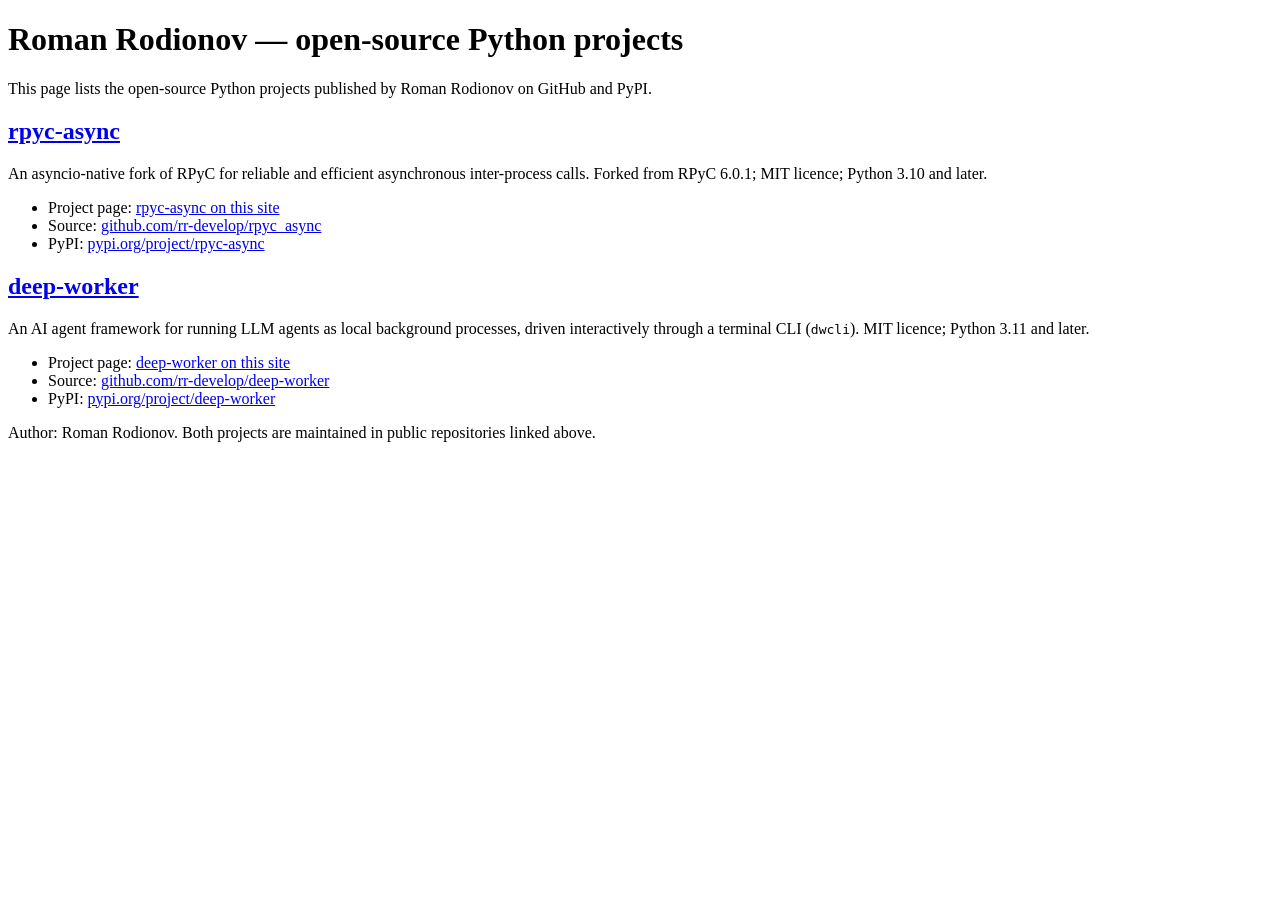
==== index.html @ ebce2203 "Publish homepage from promotion/site Static pages for rr-develop: index, rpyc-async, deep-worker, si" ====
<!DOCTYPE html>
<html lang="en">
<head>
  <meta charset="utf-8">
  <meta name="viewport" content="width=device-width, initial-scale=1">
  <title>Roman Rodionov — open-source Python projects</title>
  <meta name="description" content="Open-source Python projects by Roman Rodionov: rpyc-async, an asyncio-native fork of RPyC, and deep-worker, an AI agent framework driven from a terminal.">
  <link rel="canonical" href="https://rr-develop.github.io/">
  <!-- Search Console verification: replace REPLACE_WITH_GOOGLE_TOKEN with the token Google issues. Do not publish before verification. -->
  <meta name="google-site-verification" content="REPLACE_WITH_GOOGLE_TOKEN">
  <!-- Bing Webmaster verification: replace REPLACE_WITH_BING_TOKEN with the token Bing issues. -->
  <meta name="msvalidate.01" content="REPLACE_WITH_BING_TOKEN">
</head>
<body>
  <main>
    <h1>Roman Rodionov — open-source Python projects</h1>
    <p>This page lists the open-source Python projects published by Roman Rodionov on GitHub and PyPI.</p>

    <h2><a href="rpyc-async/">rpyc-async</a></h2>
    <p>An asyncio-native fork of RPyC for reliable and efficient asynchronous inter-process calls. Forked from RPyC 6.0.1; MIT licence; Python 3.10 and later.</p>
    <ul>
      <li>Project page: <a href="rpyc-async/">rpyc-async on this site</a></li>
      <li>Source: <a href="https://github.com/rr-develop/rpyc_async">github.com/rr-develop/rpyc_async</a></li>
      <li>PyPI: <a href="https://pypi.org/project/rpyc-async/">pypi.org/project/rpyc-async</a></li>
    </ul>

    <h2><a href="deep-worker/">deep-worker</a></h2>
    <p>An AI agent framework for running LLM agents as local background processes, driven interactively through a terminal CLI (<code>dwcli</code>). MIT licence; Python 3.11 and later.</p>
    <ul>
      <li>Project page: <a href="deep-worker/">deep-worker on this site</a></li>
      <li>Source: <a href="https://github.com/rr-develop/deep-worker">github.com/rr-develop/deep-worker</a></li>
      <li>PyPI: <a href="https://pypi.org/project/deep-worker/">pypi.org/project/deep-worker</a></li>
    </ul>

    <p>Author: Roman Rodionov. Both projects are maintained in public repositories linked above.</p>
  </main>
</body>
</html>
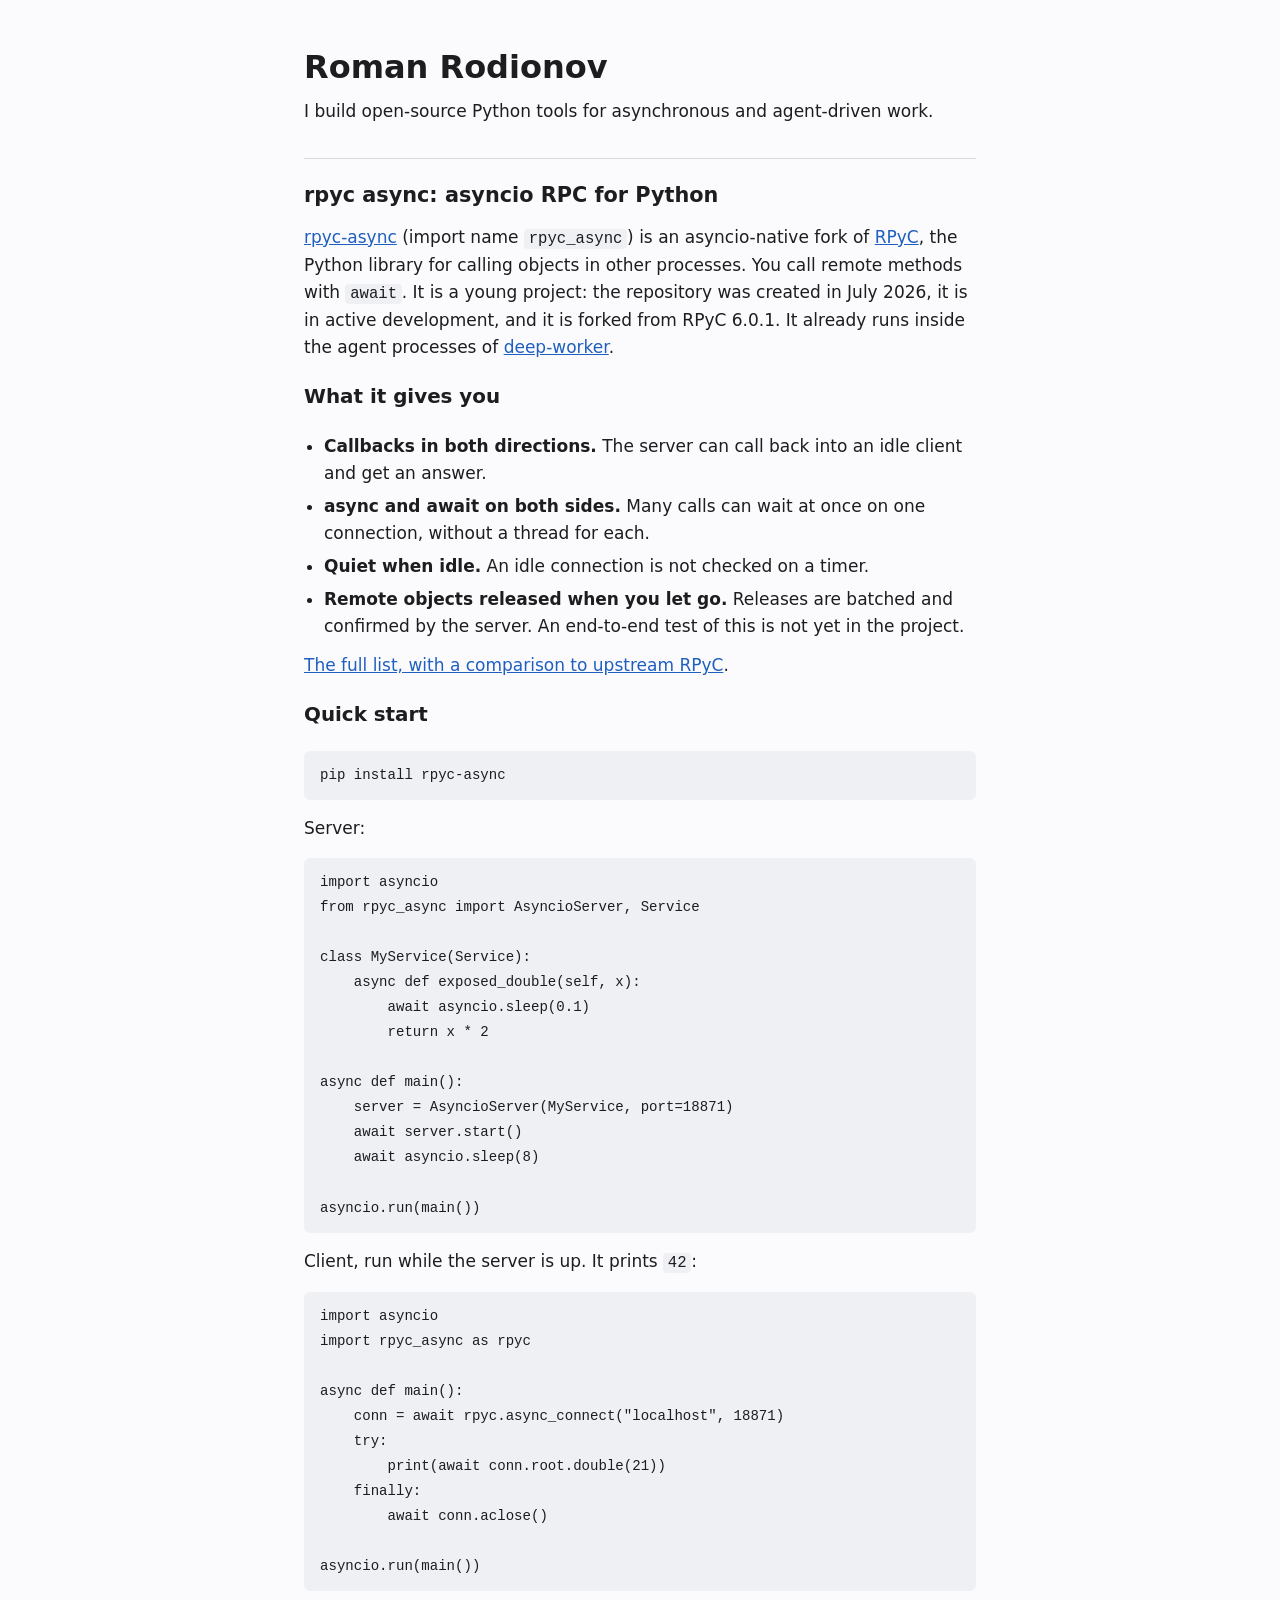
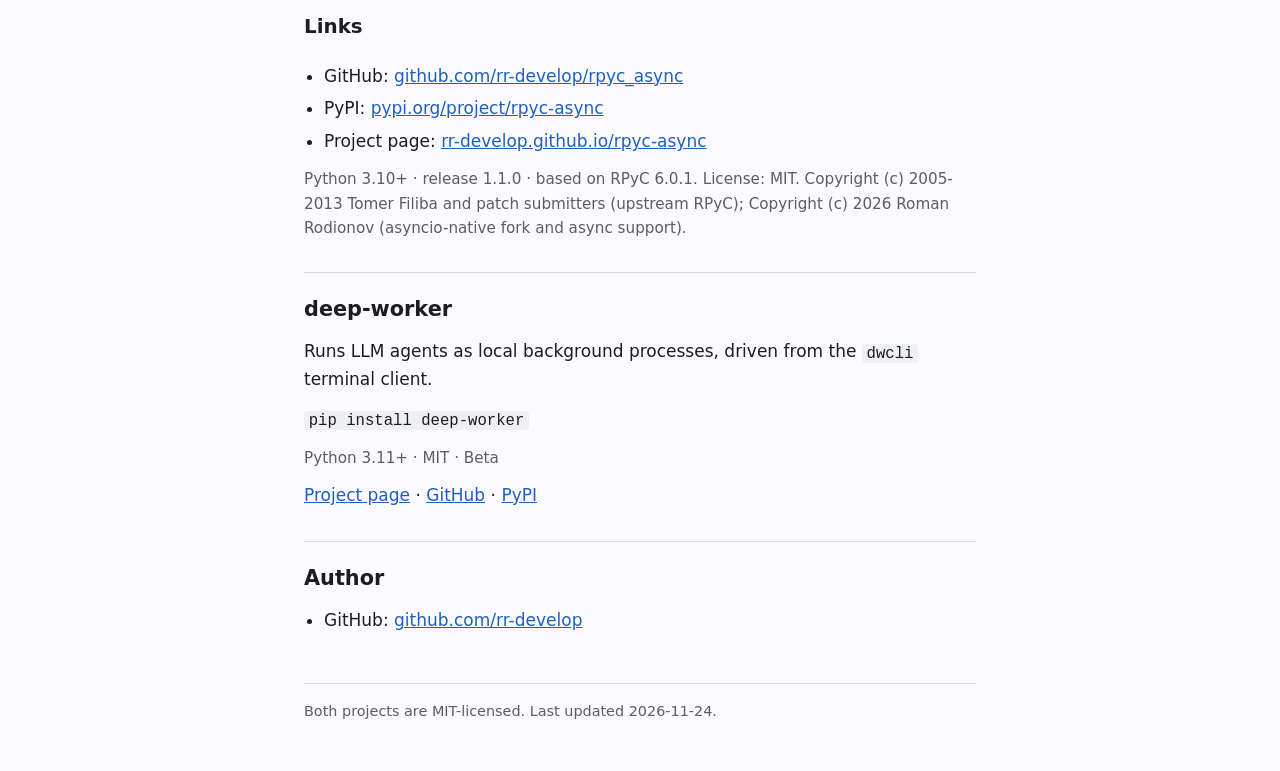
==== commit 2ff4c54a: "Publish homepage with rpyc async content and SEO basics Copied from promotion/site (source of truth)" ====
--- a/index.html
+++ b/index.html
@@ -3,36 +3,106 @@
 <head>
   <meta charset="utf-8">
   <meta name="viewport" content="width=device-width, initial-scale=1">
-  <title>Roman Rodionov — open-source Python projects</title>
-  <meta name="description" content="Open-source Python projects by Roman Rodionov: rpyc-async, an asyncio-native fork of RPyC, and deep-worker, an AI agent framework driven from a terminal.">
+  <title>rpyc async: asyncio RPC for Python · Roman Rodionov</title>
+  <meta name="description" content="rpyc async (import name rpyc_async): asyncio RPC for Python. await calls between processes, with callbacks that work in both directions. pip install rpyc-async. MIT.">
   <link rel="canonical" href="https://rr-develop.github.io/">
-  <!-- Search Console verification: replace REPLACE_WITH_GOOGLE_TOKEN with the token Google issues. Do not publish before verification. -->
-  <meta name="google-site-verification" content="REPLACE_WITH_GOOGLE_TOKEN">
-  <!-- Bing Webmaster verification: replace REPLACE_WITH_BING_TOKEN with the token Bing issues. -->
-  <meta name="msvalidate.01" content="REPLACE_WITH_BING_TOKEN">
+  <link rel="icon" href="favicon.svg" type="image/svg+xml">
+  <link rel="stylesheet" href="style.css">
+  <meta property="og:type" content="website">
+  <meta property="og:site_name" content="Roman Rodionov">
+  <meta property="og:title" content="rpyc async: asyncio RPC for Python">
+  <meta property="og:description" content="rpyc async (rpyc_async): await calls between Python processes, with callbacks in both directions. Also deep-worker.">
+  <meta property="og:url" content="https://rr-develop.github.io/">
+  <meta property="og:image" content="https://rr-develop.github.io/og-image.png">
+  <meta name="twitter:card" content="summary_large_image">
+  <meta name="twitter:image" content="https://rr-develop.github.io/og-image.png">
+  <script type="application/ld+json">
+  {
+    "@context": "https://schema.org",
+    "@type": "Person",
+    "name": "Roman Rodionov",
+    "url": "https://rr-develop.github.io/",
+    "sameAs": ["https://github.com/rr-develop"]
+  }
+  </script>
 </head>
 <body>
   <main>
-    <h1>Roman Rodionov — open-source Python projects</h1>
-    <p>This page lists the open-source Python projects published by Roman Rodionov on GitHub and PyPI.</p>
+    <h1>Roman Rodionov</h1>
+    <p>I build open-source Python tools for asynchronous and agent-driven work.</p>
 
-    <h2><a href="rpyc-async/">rpyc-async</a></h2>
-    <p>An asyncio-native fork of RPyC for reliable and efficient asynchronous inter-process calls. Forked from RPyC 6.0.1; MIT licence; Python 3.10 and later.</p>
+    <h2 id="rpyc-async">rpyc async: asyncio RPC for Python</h2>
+    <p><a href="rpyc-async/">rpyc-async</a> (import name <code>rpyc_async</code>) is an asyncio-native fork of <a href="https://github.com/tomerfiliba-org/rpyc">RPyC</a>, the Python library for calling objects in other processes. You call remote methods with <code>await</code>. It is a young project: the repository was created in July 2026, it is in active development, and it is forked from RPyC 6.0.1. It already runs inside the agent processes of <a href="deep-worker/">deep-worker</a>.</p>
+
+    <h3>What it gives you</h3>
     <ul>
-      <li>Project page: <a href="rpyc-async/">rpyc-async on this site</a></li>
-      <li>Source: <a href="https://github.com/rr-develop/rpyc_async">github.com/rr-develop/rpyc_async</a></li>
+      <li><strong>Callbacks in both directions.</strong> The server can call back into an idle client and get an answer.</li>
+      <li><strong>async and await on both sides.</strong> Many calls can wait at once on one connection, without a thread for each.</li>
+      <li><strong>Quiet when idle.</strong> An idle connection is not checked on a timer.</li>
+      <li><strong>Remote objects released when you let go.</strong> Releases are batched and confirmed by the server. An end-to-end test of this is not yet in the project.</li>
+    </ul>
+    <p><a href="rpyc-async/">The full list, with a comparison to upstream RPyC</a>.</p>
+
+    <h3>Quick start</h3>
+    <pre><code>pip install rpyc-async</code></pre>
+    <p>Server:</p>
+    <pre><code>import asyncio
+from rpyc_async import AsyncioServer, Service
+
+class MyService(Service):
+    async def exposed_double(self, x):
+        await asyncio.sleep(0.1)
+        return x * 2
+
+async def main():
+    server = AsyncioServer(MyService, port=18871)
+    await server.start()
+    await asyncio.sleep(8)
+
+asyncio.run(main())</code></pre>
+    <p>Client, run while the server is up. It prints <code>42</code>:</p>
+    <pre><code>import asyncio
+import rpyc_async as rpyc
+
+async def main():
+    conn = await rpyc.async_connect("localhost", 18871)
+    try:
+        print(await conn.root.double(21))
+    finally:
+        await conn.aclose()
+
+asyncio.run(main())</code></pre>
+
+    <h3>Links</h3>
+    <ul>
+      <li>GitHub: <a href="https://github.com/rr-develop/rpyc_async">github.com/rr-develop/rpyc_async</a></li>
       <li>PyPI: <a href="https://pypi.org/project/rpyc-async/">pypi.org/project/rpyc-async</a></li>
+      <li>Project page: <a href="rpyc-async/">rr-develop.github.io/rpyc-async</a></li>
+    </ul>
+    <p class="meta">Python 3.10+ · release 1.1.0 · based on RPyC 6.0.1.
+      License: MIT. Copyright (c) 2005-2013 Tomer Filiba and patch submitters (upstream RPyC); Copyright (c) 2026 Roman Rodionov (asyncio-native fork and async support).</p>
+
+    <h2>deep-worker</h2>
+    <p>Runs LLM agents as local background processes, driven from the <code>dwcli</code> terminal client.</p>
+    <p><code>pip install deep-worker</code></p>
+    <p class="meta">Python 3.11+ · MIT · Beta</p>
+    <p>
+      <a href="deep-worker/">Project page</a> ·
+      <a href="https://github.com/rr-develop/deep-worker">GitHub</a> ·
+      <a href="https://pypi.org/project/deep-worker/">PyPI</a>
+    </p>
+
+    <h2>Author</h2>
+    <ul>
+      <li>GitHub: <a href="https://github.com/rr-develop">github.com/rr-develop</a></li>
+      <!-- LinkedIn: hidden until Roman provides the URL. When he does, add:
+           <li>LinkedIn: <a href="URL">linkedin.com/in/...</a></li>
+           and add the same URL to "sameAs" in the Person JSON-LD above. -->
     </ul>
 
-    <h2><a href="deep-worker/">deep-worker</a></h2>
-    <p>An AI agent framework for running LLM agents as local background processes, driven interactively through a terminal CLI (<code>dwcli</code>). MIT licence; Python 3.11 and later.</p>
-    <ul>
-      <li>Project page: <a href="deep-worker/">deep-worker on this site</a></li>
-      <li>Source: <a href="https://github.com/rr-develop/deep-worker">github.com/rr-develop/deep-worker</a></li>
-      <li>PyPI: <a href="https://pypi.org/project/deep-worker/">pypi.org/project/deep-worker</a></li>
-    </ul>
-
-    <p>Author: Roman Rodionov. Both projects are maintained in public repositories linked above.</p>
+    <footer>
+      Both projects are MIT-licensed. Last updated 2026-11-24.
+    </footer>
   </main>
 </body>
 </html>
--- a/style.css
+++ b/style.css
@@ -0,0 +1,79 @@
+:root {
+  color-scheme: light dark;
+  --fg: #1d1d1f;
+  --muted: #5c5c63;
+  --bg: #fbfbfd;
+  --accent: #1f5fbf;
+  --code-bg: #eef0f4;
+  --rule: #d6d8de;
+}
+
+@media (prefers-color-scheme: dark) {
+  :root {
+    --fg: #e8e8ed;
+    --muted: #a1a1aa;
+    --bg: #161619;
+    --accent: #7fb0ff;
+    --code-bg: #24242a;
+    --rule: #3a3a42;
+  }
+}
+
+* { box-sizing: border-box; }
+
+body {
+  margin: 0;
+  padding: 2.5rem 1.25rem 3rem;
+  background: var(--bg);
+  color: var(--fg);
+  font-family: system-ui, -apple-system, "Segoe UI", Roboto, "Helvetica Neue", Arial, sans-serif;
+  font-size: 1.0625rem;
+  line-height: 1.6;
+}
+
+main {
+  max-width: 42rem;
+  margin: 0 auto;
+}
+
+h1 { font-size: 2rem; line-height: 1.2; margin: 0.5rem 0 0.75rem; }
+h2 { font-size: 1.3rem; margin: 2rem 0 0.5rem; border-top: 1px solid var(--rule); padding-top: 1.25rem; }
+p, ul, ol, table { margin: 0.75rem 0; }
+ul, ol { padding-left: 1.25rem; }
+li { margin: 0.35rem 0; }
+
+a { color: var(--accent); }
+
+code, pre {
+  font-family: ui-monospace, SFMono-Regular, Menlo, Consolas, "Liberation Mono", monospace;
+  font-size: 0.92em;
+}
+
+pre {
+  background: var(--code-bg);
+  padding: 0.75rem 1rem;
+  border-radius: 6px;
+  overflow-x: auto;
+  white-space: pre;
+}
+
+pre code { font-size: 0.9em; }
+
+code { background: var(--code-bg); padding: 0.05em 0.3em; border-radius: 4px; }
+pre code { background: none; padding: 0; }
+
+.caption { color: var(--muted); font-size: 0.92rem; margin-top: -0.25rem; }
+.meta { color: var(--muted); font-size: 0.95rem; }
+.back { font-size: 0.95rem; }
+
+table { border-collapse: collapse; width: 100%; font-size: 0.95rem; }
+th, td { text-align: left; vertical-align: top; padding: 0.5rem 0.6rem; border-bottom: 1px solid var(--rule); }
+th { font-weight: 600; }
+
+footer {
+  margin-top: 3rem;
+  padding-top: 1rem;
+  border-top: 1px solid var(--rule);
+  color: var(--muted);
+  font-size: 0.9rem;
+}
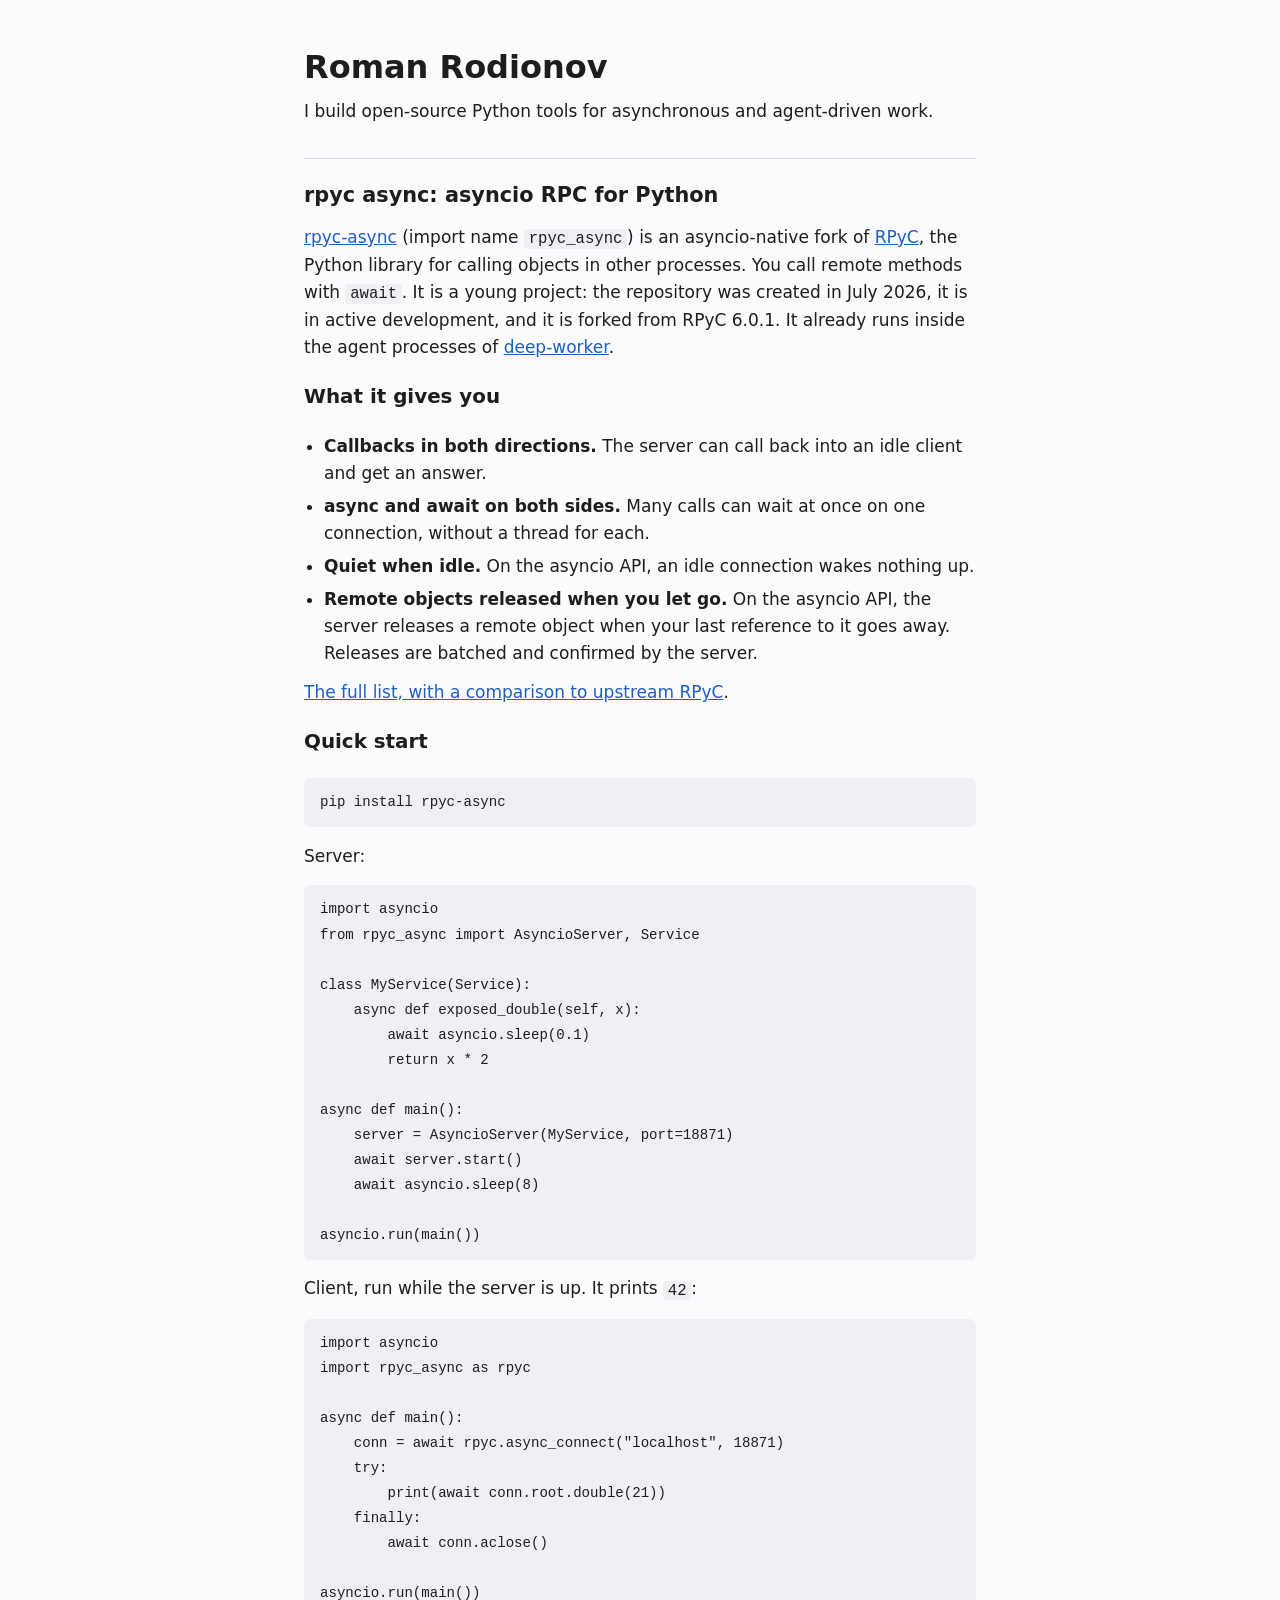
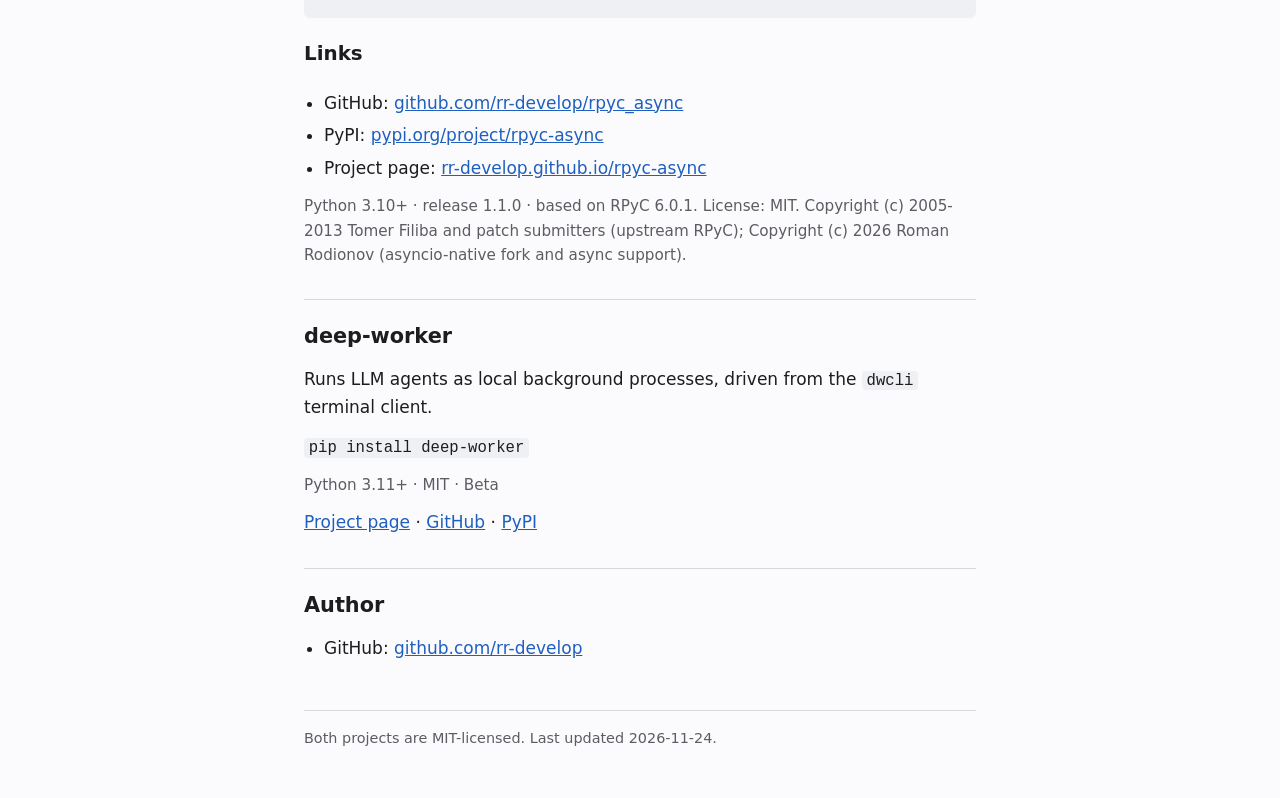
==== commit 61ddccc3: "site: state advantages with their scope, drop caveats from copy Release and idle-wakeup claims are s" ====
--- a/index.html
+++ b/index.html
@@ -38,8 +38,8 @@
     <ul>
       <li><strong>Callbacks in both directions.</strong> The server can call back into an idle client and get an answer.</li>
       <li><strong>async and await on both sides.</strong> Many calls can wait at once on one connection, without a thread for each.</li>
-      <li><strong>Quiet when idle.</strong> An idle connection is not checked on a timer.</li>
-      <li><strong>Remote objects released when you let go.</strong> Releases are batched and confirmed by the server. An end-to-end test of this is not yet in the project.</li>
+      <li><strong>Quiet when idle.</strong> On the asyncio API, an idle connection wakes nothing up.</li>
+      <li><strong>Remote objects released when you let go.</strong> On the asyncio API, the server releases a remote object when your last reference to it goes away. Releases are batched and confirmed by the server.</li>
     </ul>
     <p><a href="rpyc-async/">The full list, with a comparison to upstream RPyC</a>.</p>
 
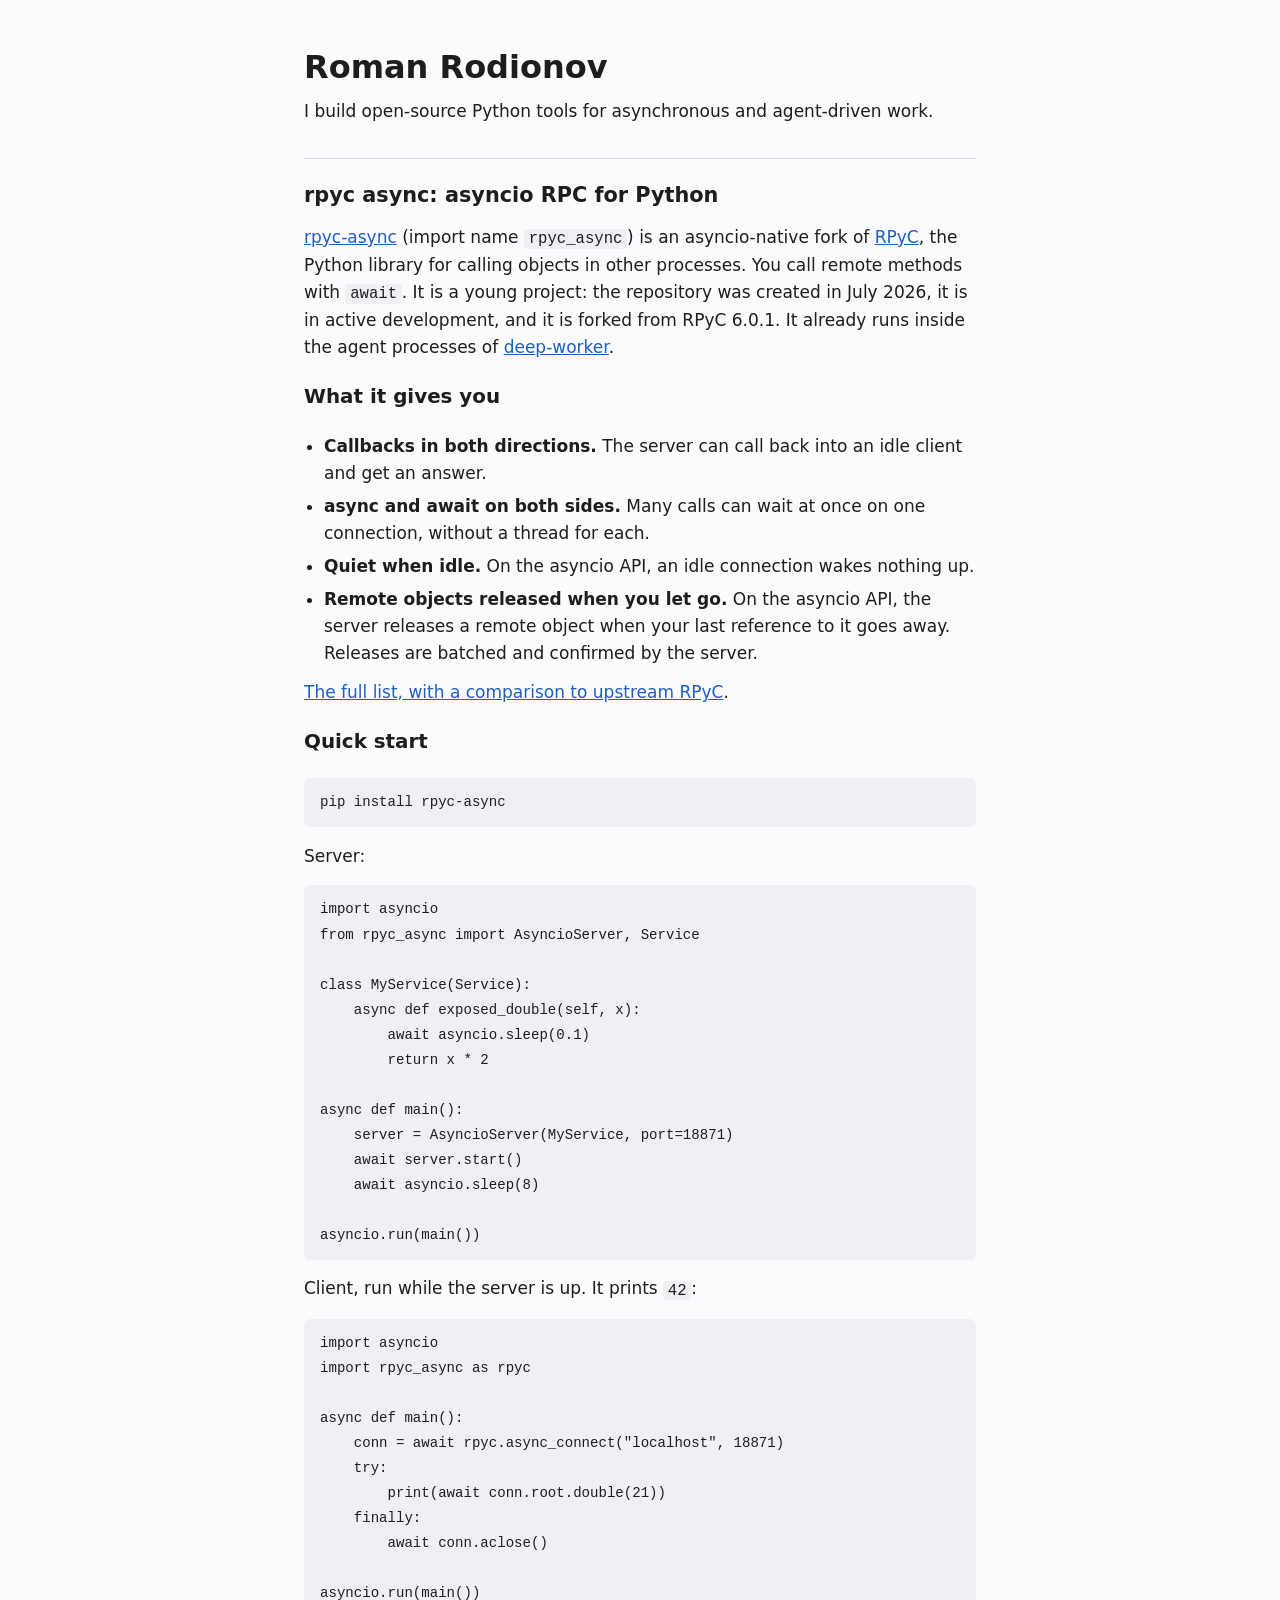
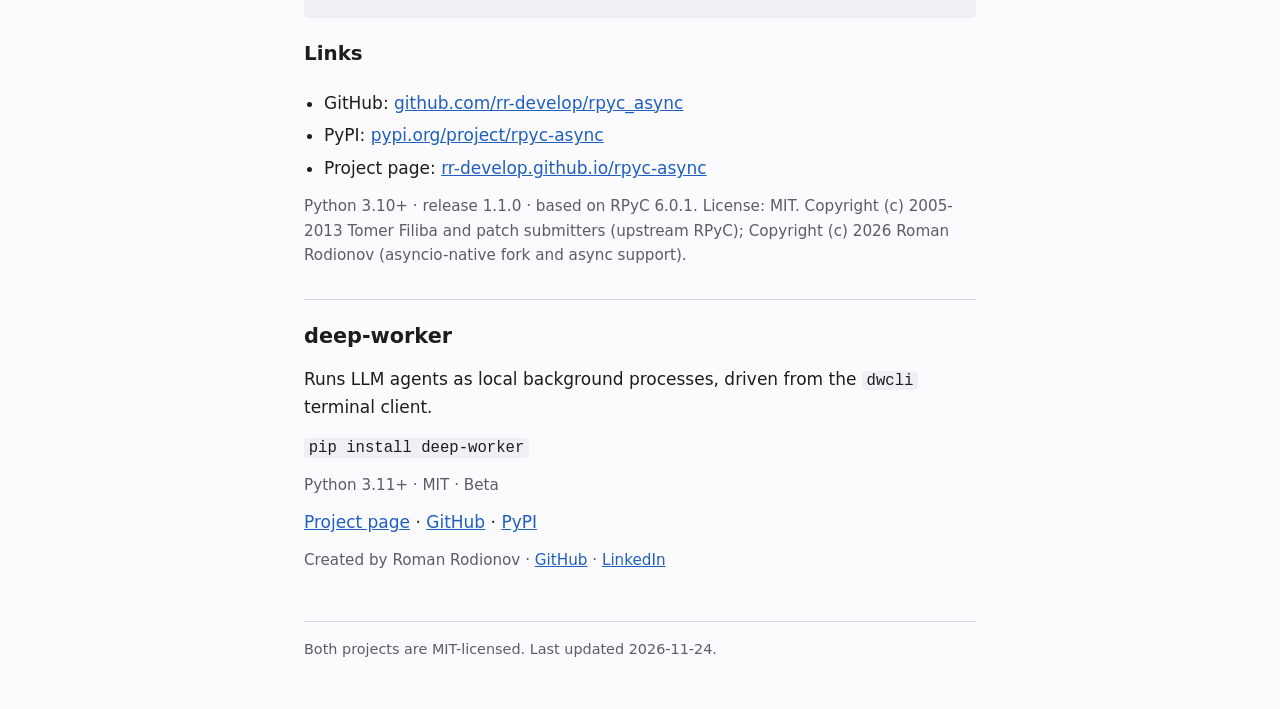
==== commit f0756ed5: "site: show LinkedIn credit link and add it to author sameAs Co-Authored-By: Claude Haiku 5.5 <norepl" ====
--- a/index.html
+++ b/index.html
@@ -22,7 +22,7 @@
     "@type": "Person",
     "name": "Roman Rodionov",
     "url": "https://rr-develop.github.io/",
-    "sameAs": ["https://github.com/rr-develop"]
+    "sameAs": ["https://github.com/rr-develop", "https://www.linkedin.com/in/roman-rodionov-b6198a3/"]
   }
   </script>
 </head>
@@ -92,13 +92,7 @@
       <a href="https://pypi.org/project/deep-worker/">PyPI</a>
     </p>
 
-    <h2>Author</h2>
-    <ul>
-      <li>GitHub: <a href="https://github.com/rr-develop">github.com/rr-develop</a></li>
-      <!-- LinkedIn: hidden until Roman provides the URL. When he does, add:
-           <li>LinkedIn: <a href="URL">linkedin.com/in/...</a></li>
-           and add the same URL to "sameAs" in the Person JSON-LD above. -->
-    </ul>
+    <p class="meta">Created by Roman Rodionov · <a href="https://github.com/rr-develop">GitHub</a> · <a href="https://www.linkedin.com/in/roman-rodionov-b6198a3/">LinkedIn</a></p>
 
     <footer>
       Both projects are MIT-licensed. Last updated 2026-11-24.
